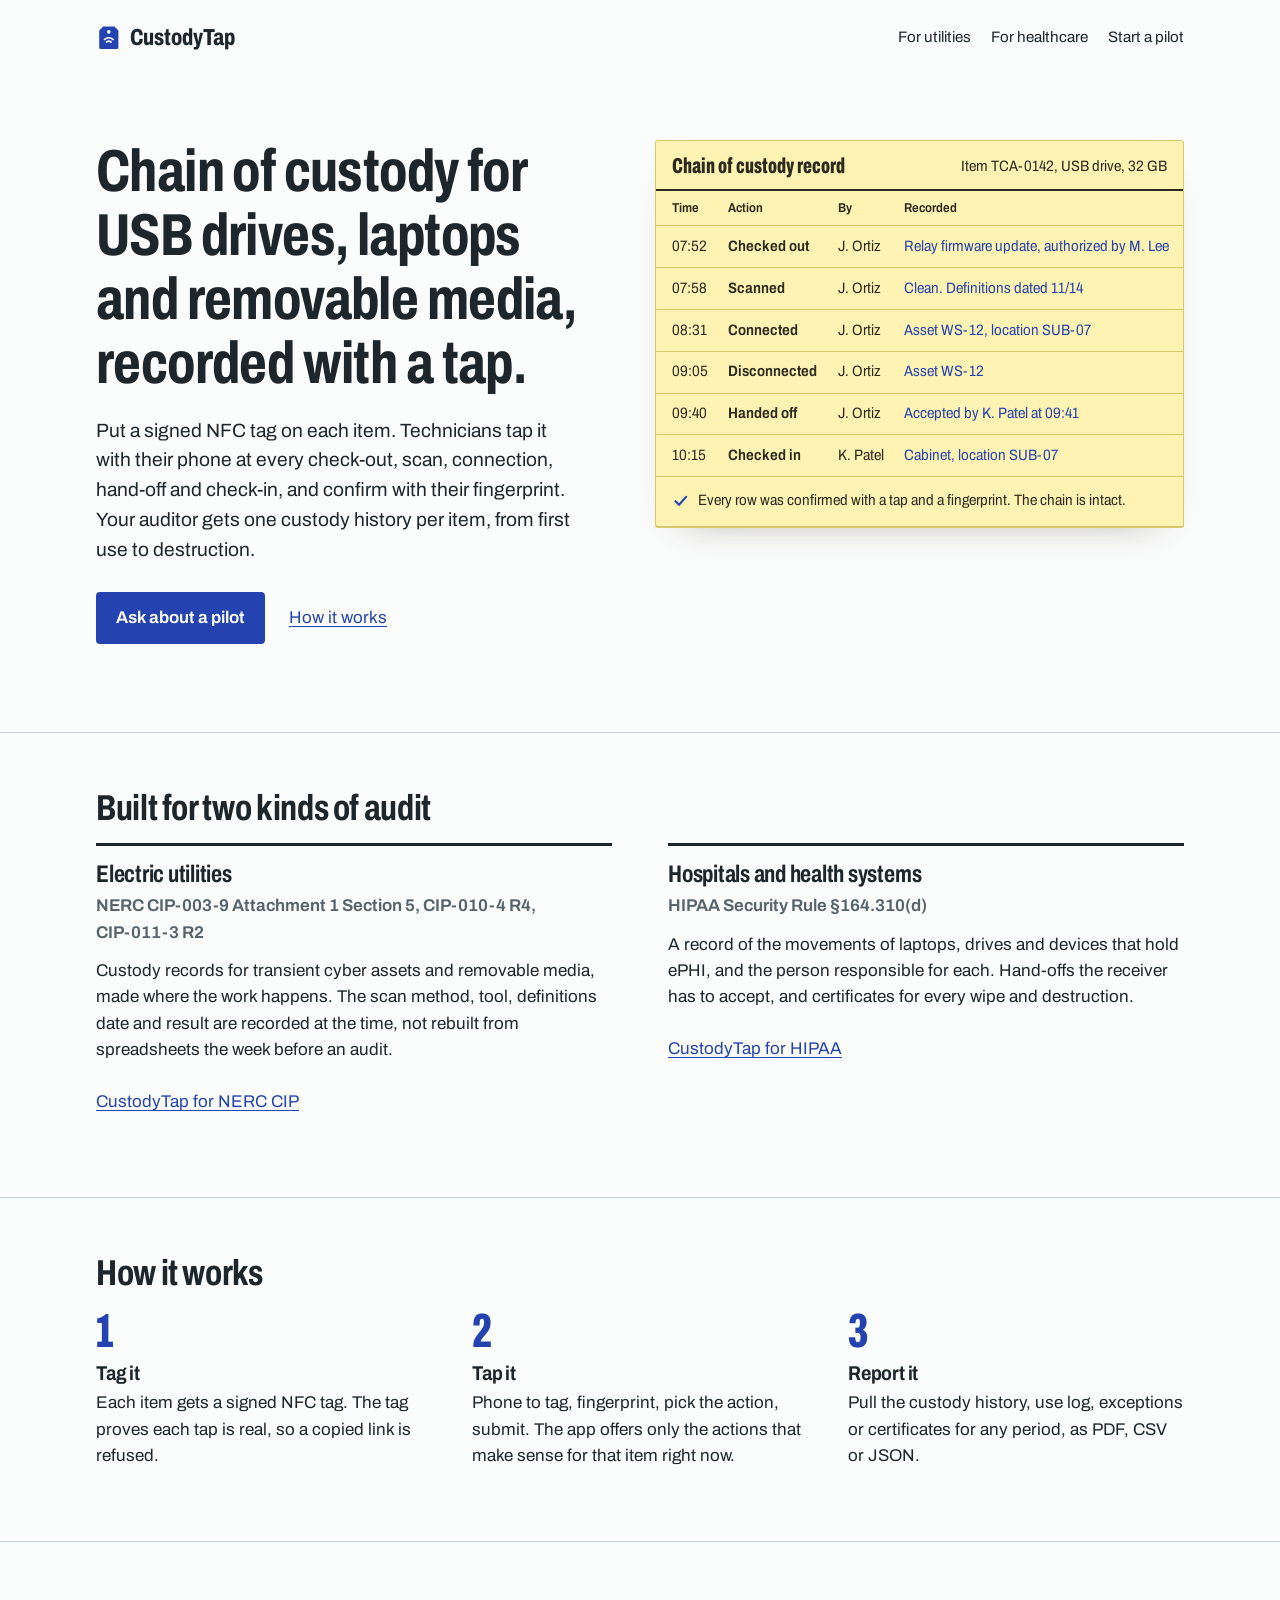
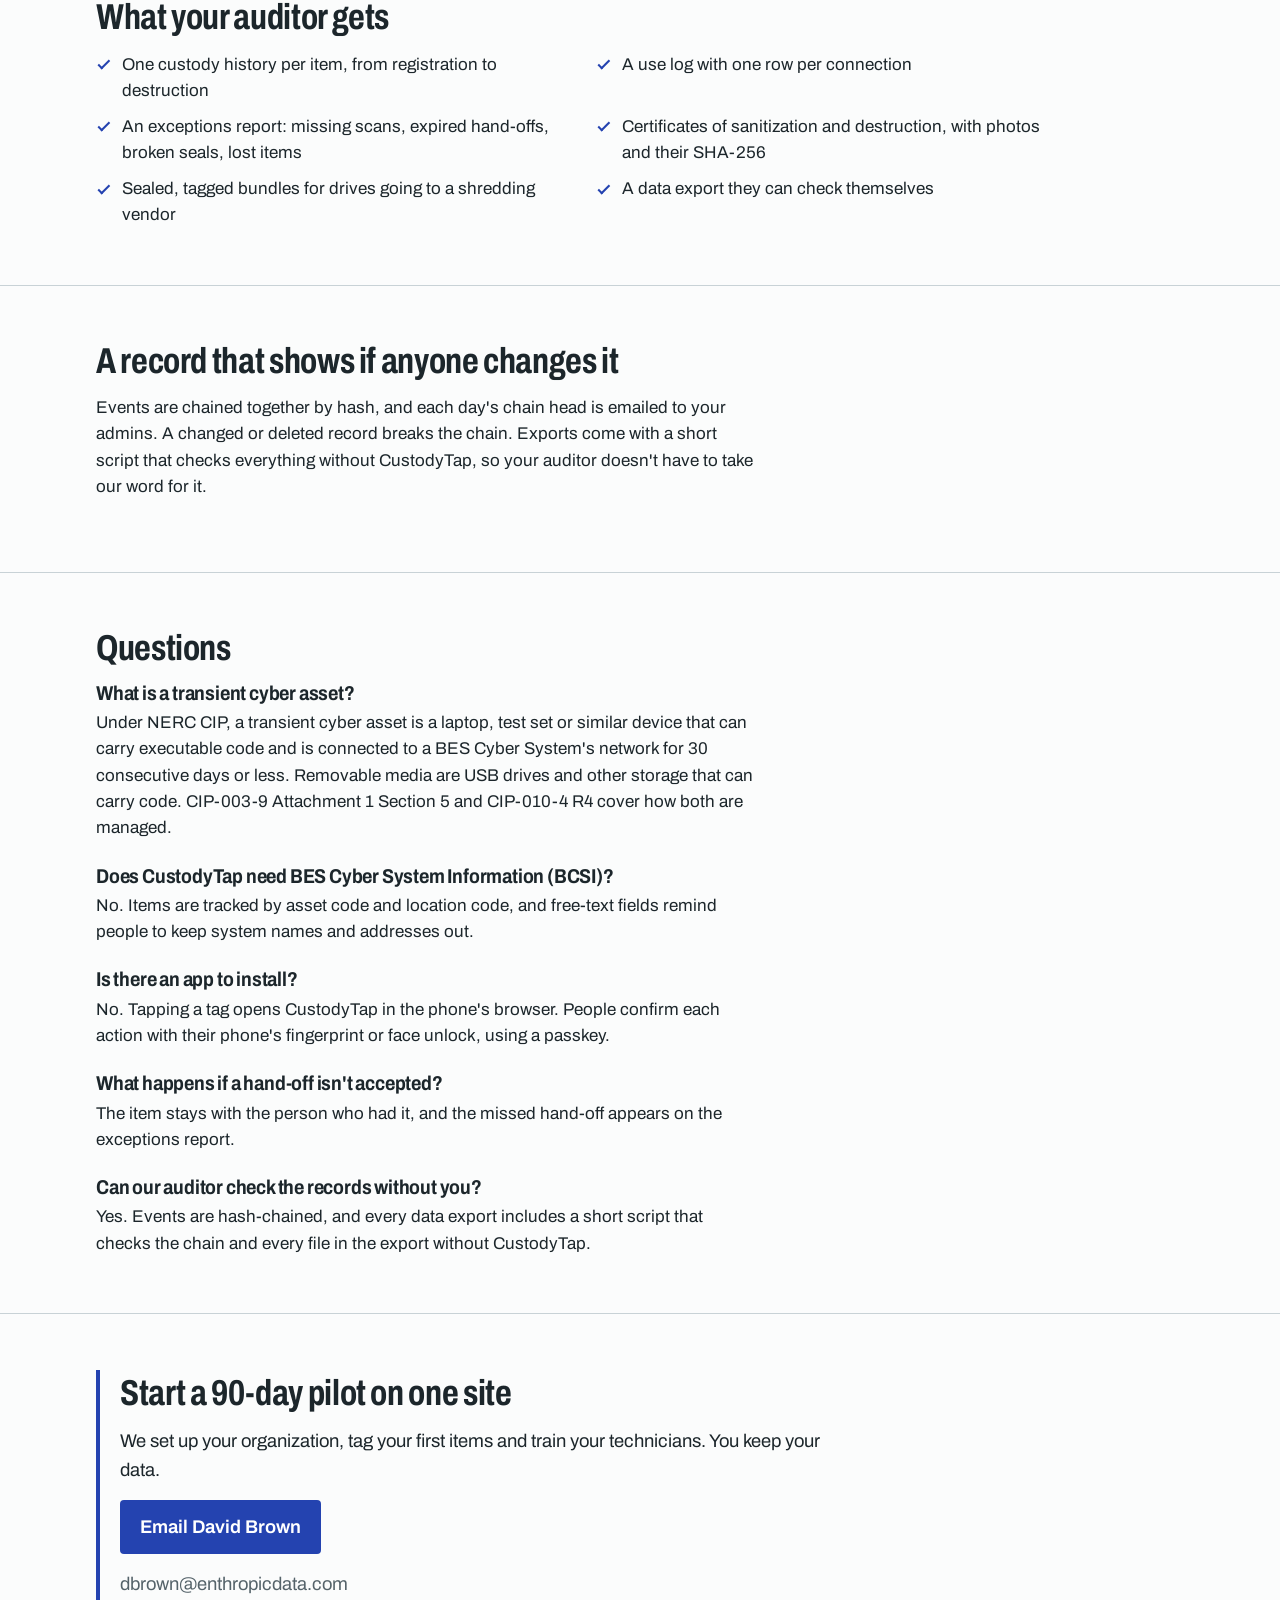
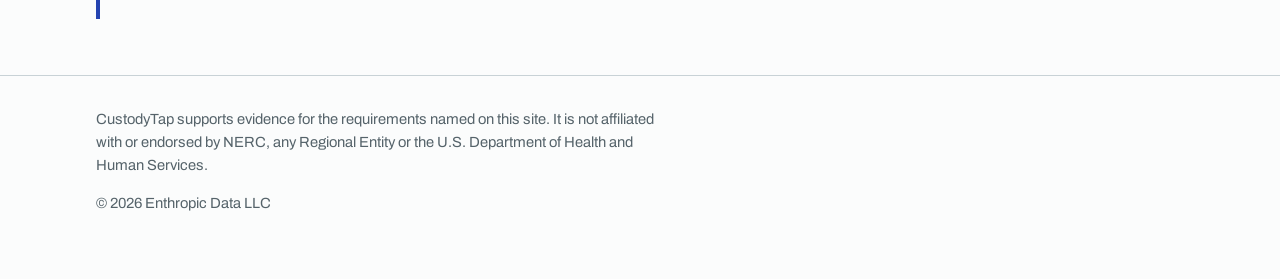
==== index.html @ 15261e56 "CustodyTap teaser site: home, NERC CIP and HIPAA pages Static site for GitHub Pages at custodytap.co" ====
<!doctype html>
<html lang="en">
<head>
<meta charset="utf-8">
<meta name="viewport" content="width=device-width, initial-scale=1">
<title>CustodyTap: chain of custody for removable media, by NFC tap</title>
<meta name="description" content="Tap-to-record chain of custody for USB drives, laptops and transient cyber assets. Supports evidence for NERC CIP-003-9, CIP-010-4 R4 and HIPAA §164.310(d). Pilots open.">
<link rel="canonical" href="https://custodytap.com/">
<meta name="theme-color" content="#fbfcfc" media="(prefers-color-scheme: light)">
<meta name="theme-color" content="#12191c" media="(prefers-color-scheme: dark)">
<meta http-equiv="Content-Security-Policy" content="default-src 'none'; style-src 'self'; font-src 'self'; img-src 'self' data:; base-uri 'none'; form-action 'none'">
<meta name="referrer" content="strict-origin-when-cross-origin">
<meta property="og:type" content="website">
<meta property="og:site_name" content="CustodyTap">
<meta property="og:title" content="CustodyTap: chain of custody for removable media, by NFC tap">
<meta property="og:description" content="Every USB drive, laptop and test set on the record. Supports evidence for NERC CIP-003-9, CIP-010-4 R4 and HIPAA §164.310(d).">
<meta property="og:url" content="https://custodytap.com/">
<meta property="og:image" content="https://custodytap.com/og.png">
<meta property="og:image:width" content="1200">
<meta property="og:image:height" content="630">
<meta name="twitter:card" content="summary_large_image">
<link rel="icon" href="/favicon.svg" type="image/svg+xml">
<link rel="preload" href="/fonts/archivo-latin.woff2" as="font" type="font/woff2" crossorigin>
<link rel="stylesheet" href="/style.css">
<script type="application/ld+json">
{
  "@context": "https://schema.org",
  "@graph": [
    {
      "@type": "Organization",
      "@id": "https://custodytap.com/#org",
      "name": "Enthropic Data LLC",
      "url": "https://enthropicdata.com/",
      "email": "dbrown@enthropicdata.com"
    },
    {
      "@type": "WebSite",
      "@id": "https://custodytap.com/#site",
      "url": "https://custodytap.com/",
      "name": "CustodyTap",
      "publisher": { "@id": "https://custodytap.com/#org" }
    },
    {
      "@type": "SoftwareApplication",
      "name": "CustodyTap",
      "url": "https://custodytap.com/",
      "applicationCategory": "BusinessApplication",
      "operatingSystem": "Web browser on an NFC-capable phone",
      "description": "Tap-to-record chain of custody for USB drives, laptops, test equipment and other removable media and transient cyber assets, using signed NFC tags, with custody history, use log, exceptions and destruction certificate reports.",
      "publisher": { "@id": "https://custodytap.com/#org" }
    },
    {
      "@type": "FAQPage",
      "mainEntity": [
        {
          "@type": "Question",
          "name": "What is a transient cyber asset?",
          "acceptedAnswer": { "@type": "Answer", "text": "Under NERC CIP, a transient cyber asset is a laptop, test set or similar device that can carry executable code and is connected to a BES Cyber System's network for 30 consecutive days or less. Removable media are USB drives and other storage that can carry code. CIP-003-9 Attachment 1 Section 5 and CIP-010-4 R4 cover how both are managed." }
        },
        {
          "@type": "Question",
          "name": "Does CustodyTap need BES Cyber System Information (BCSI)?",
          "acceptedAnswer": { "@type": "Answer", "text": "No. Items are tracked by asset code and location code, and free-text fields remind people to keep system names and addresses out." }
        },
        {
          "@type": "Question",
          "name": "Is there an app to install?",
          "acceptedAnswer": { "@type": "Answer", "text": "No. Tapping a tag opens CustodyTap in the phone's browser. People confirm each action with their phone's fingerprint or face unlock, using a passkey." }
        },
        {
          "@type": "Question",
          "name": "What happens if a hand-off isn't accepted?",
          "acceptedAnswer": { "@type": "Answer", "text": "The item stays with the person who had it, and the missed hand-off appears on the exceptions report." }
        },
        {
          "@type": "Question",
          "name": "Can our auditor check the records without you?",
          "acceptedAnswer": { "@type": "Answer", "text": "Yes. Events are hash-chained, and every data export includes a short script that checks the chain and every file in the export without CustodyTap." }
        }
      ]
    }
  ]
}
</script>
</head>
<body>

<header class="wrap site-head">
  <a class="mark" href="/" aria-label="CustodyTap home">
    <svg viewBox="0 0 32 32" aria-hidden="true"><path class="tag" fill-rule="evenodd" d="M9 2h14l5 5v21a2 2 0 0 1-2 2H6a2 2 0 0 1-2-2V7l5-5zm7 4.2a2.3 2.3 0 1 0 0 4.6 2.3 2.3 0 0 0 0-4.6z"/><path class="arcs" d="M10.6 18.2a7.6 7.6 0 0 1 10.8 0M13.1 21.4a4 4 0 0 1 5.8 0"/></svg>
    CustodyTap
  </a>
  <nav class="site-nav" aria-label="Main">
    <a class="nav-sector" href="/nerc-cip/">For utilities</a>
    <a class="nav-sector" href="/hipaa/">For healthcare</a>
    <a href="#pilot">Start a pilot</a>
  </nav>
</header>

<main>
  <section class="wrap hero" aria-labelledby="hero-title">
    <div>
      <h1 id="hero-title">Chain of custody for USB drives, laptops and removable media, recorded with a tap.</h1>
      <p class="lede">Put a signed NFC tag on each item. Technicians tap it with their phone at every check-out, scan, connection, hand-off and check-in, and confirm with their fingerprint. Your auditor gets one custody history per item, from first use to destruction.</p>
      <div class="actions">
        <a class="button" href="mailto:dbrown@enthropicdata.com?subject=CustodyTap%20pilot">Ask about a pilot</a>
        <a href="#how">How it works</a>
      </div>
    </div>

    <figure class="record" aria-labelledby="record-caption">
      <div class="record-head">
        <span class="record-title">Chain of custody record</span>
        <span class="record-item">Item TCA-0142, USB drive, 32&nbsp;GB</span>
      </div>
      <table>
        <thead>
          <tr><th scope="col">Time</th><th scope="col">Action</th><th scope="col">By</th><th scope="col">Recorded</th></tr>
        </thead>
        <tbody>
          <tr><td>07:52</td><td>Checked out</td><td>J. Ortiz</td><td class="entry">Relay firmware update, authorized by M. Lee</td></tr>
          <tr><td>07:58</td><td>Scanned</td><td>J. Ortiz</td><td class="entry">Clean. Definitions dated 11/14</td></tr>
          <tr><td>08:31</td><td>Connected</td><td>J. Ortiz</td><td class="entry">Asset WS-12, location SUB-07</td></tr>
          <tr><td>09:05</td><td>Disconnected</td><td>J. Ortiz</td><td class="entry">Asset WS-12</td></tr>
          <tr><td>09:40</td><td>Handed off</td><td>J. Ortiz</td><td class="entry">Accepted by K. Patel at 09:41</td></tr>
          <tr><td>10:15</td><td>Checked in</td><td>K. Patel</td><td class="entry">Cabinet, location SUB-07</td></tr>
        </tbody>
      </table>
      <figcaption id="record-caption">
        <svg viewBox="0 0 20 20" aria-hidden="true"><path d="M4 10.5l4 4 8-9" fill="none" stroke="currentColor" stroke-width="2.4" stroke-linecap="round" stroke-linejoin="round"/></svg>
        <span>Every row was confirmed with a tap and a fingerprint. The chain is intact.</span>
      </figcaption>
    </figure>
  </section>

  <section class="section" aria-labelledby="who">
    <div class="wrap">
      <h2 id="who">Built for two kinds of audit</h2>
      <div class="split">
        <div class="sector">
          <h3>Electric utilities</h3>
          <p class="regs"><span class="nw">NERC CIP-003-9</span> <span class="nw">Attachment 1 Section 5</span>, <span class="nw">CIP-010-4 R4</span>, <span class="nw">CIP-011-3 R2</span></p>
          <p>Custody records for transient cyber assets and removable media, made where the work happens. The scan method, tool, definitions date and result are recorded at the time, not rebuilt from spreadsheets the week before an audit.</p>
          <p><a class="more" href="/nerc-cip/">CustodyTap for NERC CIP</a></p>
        </div>
        <div class="sector">
          <h3>Hospitals and health systems</h3>
          <p class="regs">HIPAA Security Rule <span class="nw">§164.310(d)</span></p>
          <p>A record of the movements of laptops, drives and devices that hold ePHI, and the person responsible for each. Hand-offs the receiver has to accept, and certificates for every wipe and destruction.</p>
          <p><a class="more" href="/hipaa/">CustodyTap for HIPAA</a></p>
        </div>
      </div>
    </div>
  </section>

  <section class="section" id="how" aria-labelledby="how-title">
    <div class="wrap">
      <h2 id="how-title">How it works</h2>
      <ol class="steps">
        <li>
          <h3>Tag it</h3>
          <p>Each item gets a signed NFC tag. The tag proves each tap is real, so a copied link is refused.</p>
        </li>
        <li>
          <h3>Tap it</h3>
          <p>Phone to tag, fingerprint, pick the action, submit. The app offers only the actions that make sense for that item right now.</p>
        </li>
        <li>
          <h3>Report it</h3>
          <p>Pull the custody history, use log, exceptions or certificates for any period, as PDF, CSV or JSON.</p>
        </li>
      </ol>
    </div>
  </section>

  <section class="section" aria-labelledby="gets">
    <div class="wrap">
      <h2 id="gets">What your auditor gets</h2>
      <ul class="ticks">
        <li>One custody history per item, from registration to destruction</li>
        <li>A use log with one row per connection</li>
        <li>An exceptions report: missing scans, expired hand-offs, broken seals, lost items</li>
        <li>Certificates of sanitization and destruction, with photos and their <span class="nw">SHA-256</span></li>
        <li>Sealed, tagged bundles for drives going to a shredding vendor</li>
        <li>A data export they can check themselves</li>
      </ul>
    </div>
  </section>

  <section class="section" aria-labelledby="tamper">
    <div class="wrap">
      <h2 id="tamper">A record that shows if anyone changes it</h2>
      <p>Events are chained together by hash, and each day's chain head is emailed to your admins. A changed or deleted record breaks the chain. Exports come with a short script that checks everything without CustodyTap, so your auditor doesn't have to take our word for it.</p>
    </div>
  </section>

  <section class="section" aria-labelledby="faq">
    <div class="wrap">
      <h2 id="faq">Questions</h2>
      <div class="faq">
        <div>
          <h3>What is a transient cyber asset?</h3>
          <p>Under NERC CIP, a transient cyber asset is a laptop, test set or similar device that can carry executable code and is connected to a BES Cyber System's network for 30 consecutive days or less. Removable media are USB drives and other storage that can carry code. <span class="nw">CIP-003-9</span> <span class="nw">Attachment 1 Section 5</span> and <span class="nw">CIP-010-4 R4</span> cover how both are managed.</p>
        </div>
        <div>
          <h3>Does CustodyTap need BES Cyber System Information (BCSI)?</h3>
          <p>No. Items are tracked by asset code and location code, and free-text fields remind people to keep system names and addresses out.</p>
        </div>
        <div>
          <h3>Is there an app to install?</h3>
          <p>No. Tapping a tag opens CustodyTap in the phone's browser. People confirm each action with their phone's fingerprint or face unlock, using a passkey.</p>
        </div>
        <div>
          <h3>What happens if a hand-off isn't accepted?</h3>
          <p>The item stays with the person who had it, and the missed hand-off appears on the exceptions report.</p>
        </div>
        <div>
          <h3>Can our auditor check the records without you?</h3>
          <p>Yes. Events are hash-chained, and every data export includes a short script that checks the chain and every file in the export without CustodyTap.</p>
        </div>
      </div>
    </div>
  </section>

  <section class="section" id="pilot" aria-labelledby="pilot-title">
    <div class="wrap">
      <div class="pilot">
        <h2 id="pilot-title">Start a <span class="nw">90-day</span> pilot on one site</h2>
        <p>We set up your organization, tag your first items and train your technicians. You keep your data.</p>
        <p><a class="button" href="mailto:dbrown@enthropicdata.com?subject=CustodyTap%20pilot">Email David Brown</a></p>
        <p class="small">dbrown@enthropicdata.com</p>
      </div>
    </div>
  </section>
</main>

<footer class="site-foot">
  <div class="wrap">
  <p>CustodyTap supports evidence for the requirements named on this site. It is not affiliated with or endorsed by NERC, any Regional Entity or the U.S. Department of Health and Human Services.</p>
  <p>&copy; 2026 Enthropic Data LLC</p>
  </div>
</footer>

</body>
</html>
---- style.css ----
/* CustodyTap marketing site. One family (Archivo, self-hosted, variable width + weight).
   The custody record in the hero is the one bold element; everything else stays quiet. */

@font-face {
  font-family: "Archivo";
  font-style: normal;
  font-weight: 100 900;
  font-stretch: 62% 125%;
  font-display: swap;
  src: url("/fonts/archivo-latin.woff2") format("woff2");
}

:root {
  --paper: #fbfcfc;
  --ink: #1c262b;
  --muted: #55636a;
  --rule: #c8d2d6;
  --form: #fff3b4;      /* the canary copy of a carbonless custody form */
  --form-rule: #d9c66a;
  --form-ink: #2b2a1d;
  --pen: #2443b0;       /* ballpoint blue: entries, links, the one button */
  --pen-ink: #ffffff;
  --measure: 66ch;
  color-scheme: light;
}

@media (prefers-color-scheme: dark) {
  :root:not([data-theme="light"]) {
    --paper: #12191c;
    --ink: #e6ecee;
    --muted: #9aa9af;
    --rule: #33424a;
    --form: #2f2b14;
    --form-rule: #5c5226;
    --form-ink: #f1e8bf;
    --pen: #9db0ff;
    --pen-ink: #0e1430;
    color-scheme: dark;
  }
}

:root[data-theme="dark"] {
  --paper: #12191c;
  --ink: #e6ecee;
  --muted: #9aa9af;
  --rule: #33424a;
  --form: #2f2b14;
  --form-rule: #5c5226;
  --form-ink: #f1e8bf;
  --pen: #9db0ff;
  --pen-ink: #0e1430;
  color-scheme: dark;
}

*, *::before, *::after { box-sizing: border-box; }

html { -webkit-text-size-adjust: 100%; }

body {
  margin: 0;
  background: var(--paper);
  color: var(--ink);
  font-family: "Archivo", system-ui, -apple-system, "Segoe UI", sans-serif;
  font-size: 1.0625rem;
  line-height: 1.55;
  font-stretch: 100%;
}

a { color: var(--pen); text-underline-offset: 0.18em; }
a:hover { text-decoration-thickness: 2px; }

:focus-visible {
  outline: 3px solid var(--pen);
  outline-offset: 3px;
  border-radius: 2px;
}

.wrap {
  width: 100%;
  max-width: 72rem;
  margin: 0 auto;
  padding: 0 1rem;
}

@media (min-width: 40rem) {
  .wrap { padding: 0 2rem; }
}

/* ── Header ─────────────────────────────────────────────────────────────── */

.site-head {
  display: flex;
  align-items: center;
  justify-content: space-between;
  gap: 1rem;
  padding-top: 1.25rem;
  padding-bottom: 1.25rem;
}

.mark {
  display: inline-flex;
  align-items: center;
  gap: 0.5rem;
  color: var(--ink);
  text-decoration: none;
  font-weight: 760;
  font-stretch: 75%;
  font-size: 1.45rem;
  letter-spacing: -0.005em;
}

.mark svg { width: 1.6rem; height: 1.6rem; flex: none; }
.mark .tag { fill: var(--pen); }
.mark .arcs { fill: none; stroke: var(--paper); stroke-width: 2; stroke-linecap: round; }

.site-nav {
  display: flex;
  flex-wrap: wrap;
  gap: 0.25rem 1.25rem;
  font-size: 0.95rem;
}

.site-nav a { color: var(--ink); text-decoration: none; }
.site-nav a:hover { color: var(--pen); text-decoration: underline; }
.site-nav a[aria-current="page"] { color: var(--pen); }

@media (max-width: 34rem) {
  .site-nav .nav-sector { display: none; }
}

/* ── Type ───────────────────────────────────────────────────────────────── */

h1, h2, h3 {
  font-stretch: 75%;
  line-height: 1.08;
  letter-spacing: -0.01em;
  margin: 0;
}

h1 {
  font-size: clamp(2.15rem, 1.4rem + 3.4vw, 3.7rem);
  font-weight: 720;
  max-width: 18ch;
}

.page h1 { max-width: 24ch; }

h2 {
  font-size: clamp(1.6rem, 1.25rem + 1.4vw, 2.25rem);
  font-weight: 700;
  margin-bottom: 0.9rem;
}

h3 {
  font-size: 1.25rem;
  font-weight: 680;
  font-stretch: 87.5%;
  margin-bottom: 0.35rem;
}

p { margin: 0 0 1rem; max-width: var(--measure); }

.lede {
  font-size: 1.2rem;
  color: var(--ink);
  margin-top: 1.25rem;
  max-width: 44ch;
}

.small { font-size: 0.92rem; color: var(--muted); }

/* ── Hero ───────────────────────────────────────────────────────────────── */

.hero {
  display: grid;
  gap: 2.5rem;
  padding-top: 2.5rem;
  padding-bottom: 4rem;
  align-items: start;
}

@media (min-width: 60rem) {
  .hero {
    grid-template-columns: minmax(0, 1fr) minmax(0, 1.05fr);
    gap: 3.5rem;
    padding-top: 4rem;
    padding-bottom: 5.5rem;
  }
}

.actions {
  display: flex;
  flex-wrap: wrap;
  align-items: center;
  gap: 0.75rem 1.5rem;
  margin-top: 1.75rem;
}

.button {
  display: inline-block;
  background: var(--pen);
  color: var(--pen-ink);
  font-weight: 640;
  text-decoration: none;
  padding: 0.8rem 1.25rem;
  border-radius: 4px;
  min-height: 44px;
}

.button:hover { text-decoration: underline; text-decoration-thickness: 1px; }

/* The custody record: a canary carbonless form, filled in one tap at a time. */
.record {
  margin: 0;
  background: var(--form);
  color: var(--form-ink);
  border: 1px solid var(--form-rule);
  border-radius: 3px;
  font-stretch: 87.5%;
  font-size: 0.94rem;
  box-shadow: 0 1px 0 var(--form-rule), 0 18px 40px -28px rgba(60, 50, 0, 0.45);
}

.record-head {
  display: flex;
  flex-wrap: wrap;
  justify-content: space-between;
  gap: 0.25rem 1rem;
  padding: 0.85rem 1rem 0.7rem;
  border-bottom: 2px solid var(--form-ink);
}

.record-title {
  font-weight: 800;
  font-stretch: 62%;
  font-size: 1.35rem;
  line-height: 1.1;
}

.record-item { align-self: end; }

.record table {
  width: 100%;
  border-collapse: collapse;
}

.record th {
  text-align: left;
  font-weight: 640;
  font-size: 0.8rem;
  padding: 0.5rem 0.6rem 0.35rem;
  border-bottom: 1px solid var(--form-rule);
}

.record td {
  padding: 0.55rem 0.6rem;
  border-bottom: 1px solid var(--form-rule);
  vertical-align: top;
}

.record th:first-child, .record td:first-child { padding-left: 1rem; white-space: nowrap; }
.record td:nth-child(2) { font-weight: 640; white-space: nowrap; }
.record .entry { color: var(--pen); }

.record figcaption {
  display: flex;
  gap: 0.5rem;
  align-items: start;
  padding: 0.75rem 1rem 0.85rem;
}

.record figcaption svg { width: 1.1rem; height: 1.1rem; flex: none; margin-top: 0.15rem; color: var(--pen); }

/* Rows are recorded one after another, the way the taps happen. Once, on load. */
@media (prefers-reduced-motion: no-preference) {
  .record tbody tr {
    animation: recorded 420ms cubic-bezier(0.2, 0.7, 0.2, 1) both;
  }
  .record tbody tr:nth-child(1) { animation-delay: 250ms; }
  .record tbody tr:nth-child(2) { animation-delay: 600ms; }
  .record tbody tr:nth-child(3) { animation-delay: 950ms; }
  .record tbody tr:nth-child(4) { animation-delay: 1300ms; }
  .record tbody tr:nth-child(5) { animation-delay: 1650ms; }
  .record tbody tr:nth-child(6) { animation-delay: 2000ms; }
  .record figcaption { animation: recorded 420ms ease-out 2400ms both; }
}

@keyframes recorded {
  from { opacity: 0; transform: translateY(-4px); }
  to { opacity: 1; transform: none; }
}

/* Narrow screens: each row becomes time | action, with the person and details beneath. */
@media (max-width: 34rem) {
  .record thead { position: absolute; width: 1px; height: 1px; overflow: hidden; clip: rect(0 0 0 0); }
  .record tr {
    display: grid;
    grid-template-columns: auto 1fr;
    column-gap: 0.75rem;
    padding: 0.55rem 1rem;
    border-bottom: 1px solid var(--form-rule);
  }
  .record td { padding: 0; border: 0; }
  .record th:first-child, .record td:first-child { padding-left: 0; }
  .record td:nth-child(3), .record td:nth-child(4) { grid-column: 2; }
  .record td:nth-child(4) { white-space: normal; }
}

/* ── Sections ───────────────────────────────────────────────────────────── */

.section {
  padding-top: 3.5rem;
  padding-bottom: 3.5rem;
  border-top: 1px solid var(--rule);
}

.split {
  display: grid;
  gap: 2.5rem;
}

@media (min-width: 52rem) {
  .split { grid-template-columns: 1fr 1fr; gap: 3.5rem; }
}

.sector {
  border-top: 3px solid var(--ink);
  padding-top: 1rem;
}

.sector h3 { font-size: 1.5rem; font-stretch: 75%; }
.sector .regs { font-weight: 640; color: var(--muted); margin-bottom: 0.75rem; }

.steps {
  list-style: none;
  counter-reset: step;
  margin: 0;
  padding: 0;
  display: grid;
  gap: 1.75rem;
}

@media (min-width: 52rem) {
  .steps { grid-template-columns: repeat(3, 1fr); gap: 2.5rem; }
}

.steps li { counter-increment: step; }

.steps li::before {
  content: counter(step);
  display: block;
  font-weight: 800;
  font-stretch: 62%;
  font-size: 3rem;
  line-height: 1;
  color: var(--pen);
  margin-bottom: 0.5rem;
}

.ticks {
  list-style: none;
  margin: 0;
  padding: 0;
  display: grid;
  gap: 0.6rem 2.5rem;
  max-width: 60rem;
}

@media (min-width: 52rem) {
  .ticks { grid-template-columns: 1fr 1fr; }
}

.ticks li {
  padding-left: 1.6rem;
  position: relative;
}

.ticks li::before {
  content: "";
  position: absolute;
  left: 0.1rem;
  top: 0.5em;
  width: 0.75rem;
  height: 0.4rem;
  border-left: 2px solid var(--pen);
  border-bottom: 2px solid var(--pen);
  transform: rotate(-45deg);
}

.faq { display: grid; gap: 1.5rem; max-width: var(--measure); }
.faq p { margin-bottom: 0; }

.pilot {
  border-left: 4px solid var(--pen);
  padding: 0.25rem 0 0.25rem 1.25rem;
  max-width: 48rem;
}

.pilot p { font-size: 1.15rem; }

/* ── Inner pages ────────────────────────────────────────────────────────── */

.page-head {
  padding-top: 2.5rem;
  padding-bottom: 3rem;
}

@media (min-width: 60rem) {
  .page-head { padding-top: 4rem; }
}

.prose h2 { margin-top: 0; }
.prose h3 { margin-top: 1.75rem; }
.prose ul { padding-left: 1.25rem; max-width: var(--measure); margin: 0 0 1rem; }
.prose li { margin-bottom: 0.35rem; }

/* ── Footer ─────────────────────────────────────────────────────────────── */

.site-foot {
  border-top: 1px solid var(--rule);
  padding-top: 2rem;
  padding-bottom: 3rem;
  color: var(--muted);
  font-size: 0.92rem;
}

.site-foot p { max-width: 70ch; }
.site-foot a { color: var(--muted); }

.nw { white-space: nowrap; }

/* A standalone link gets a 44px-tall hit area without looking like a button. */
.more { display: inline-block; padding: 0.6rem 0; }
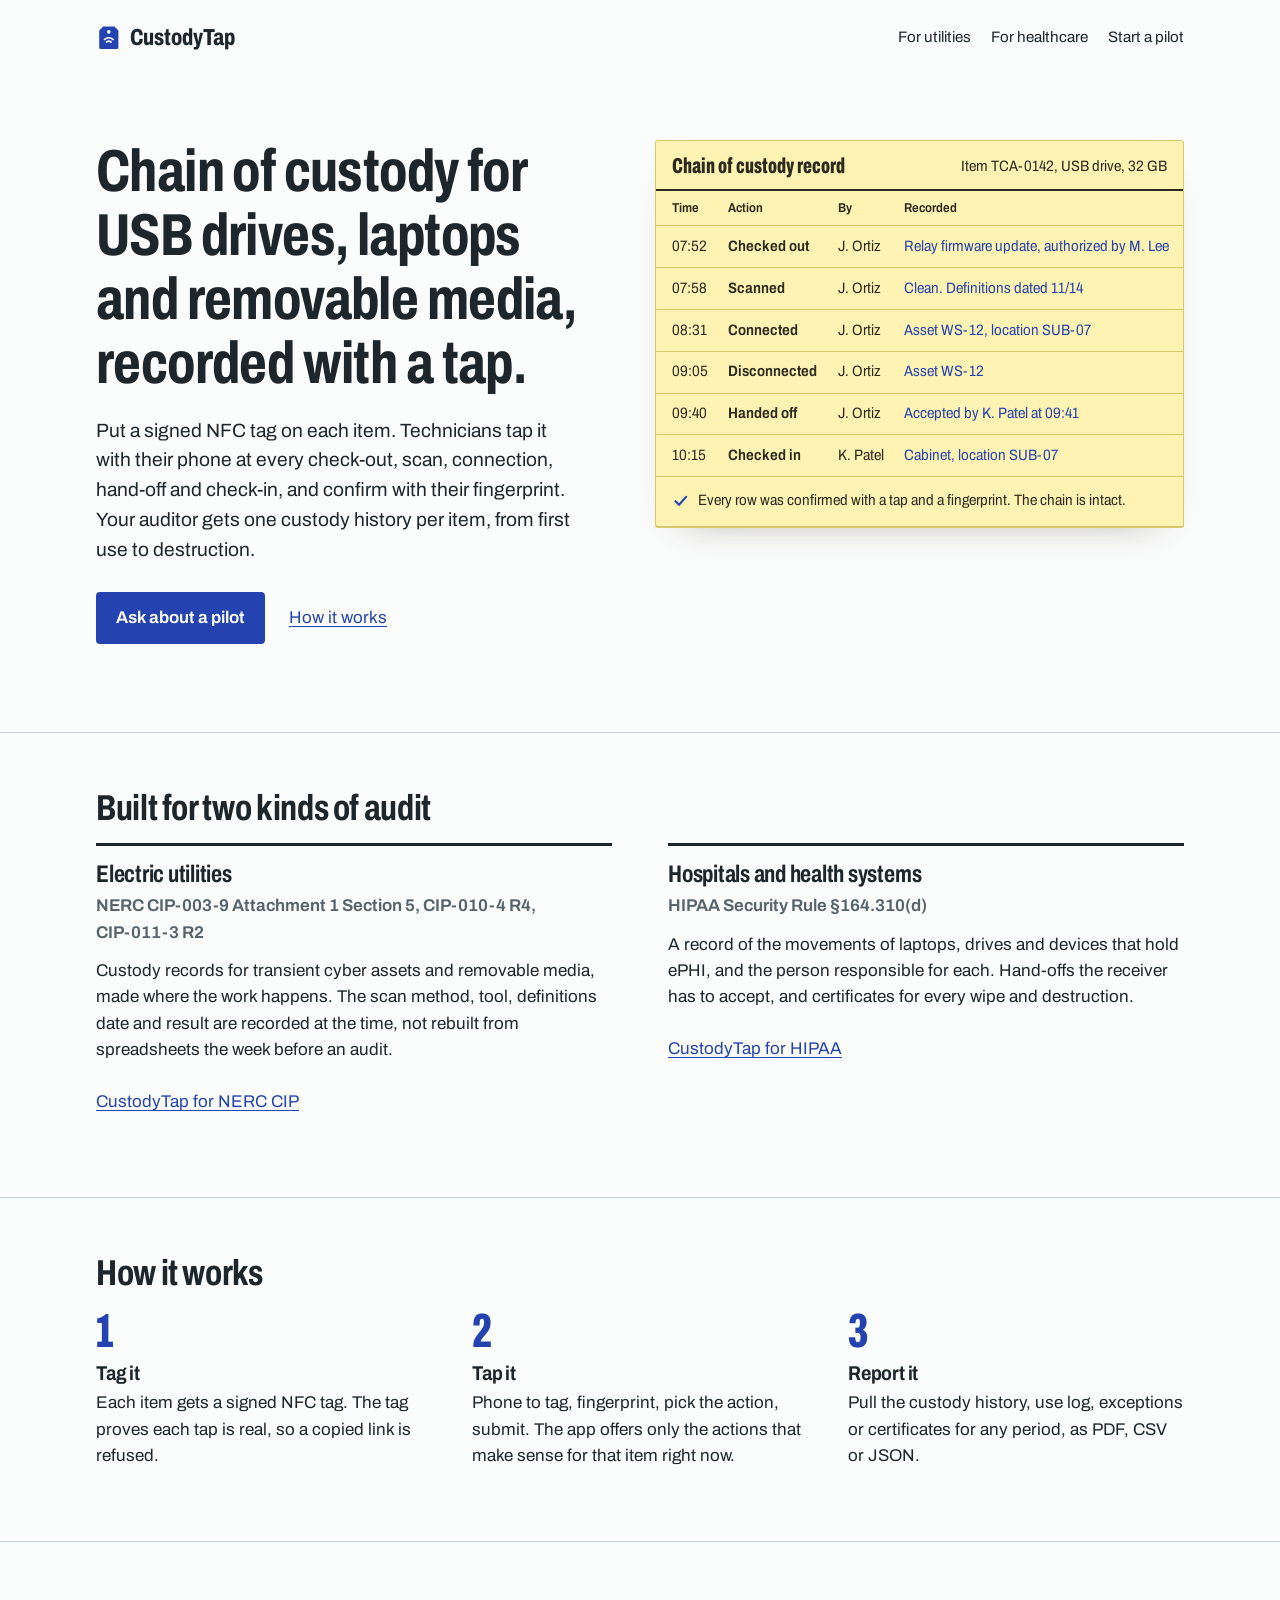
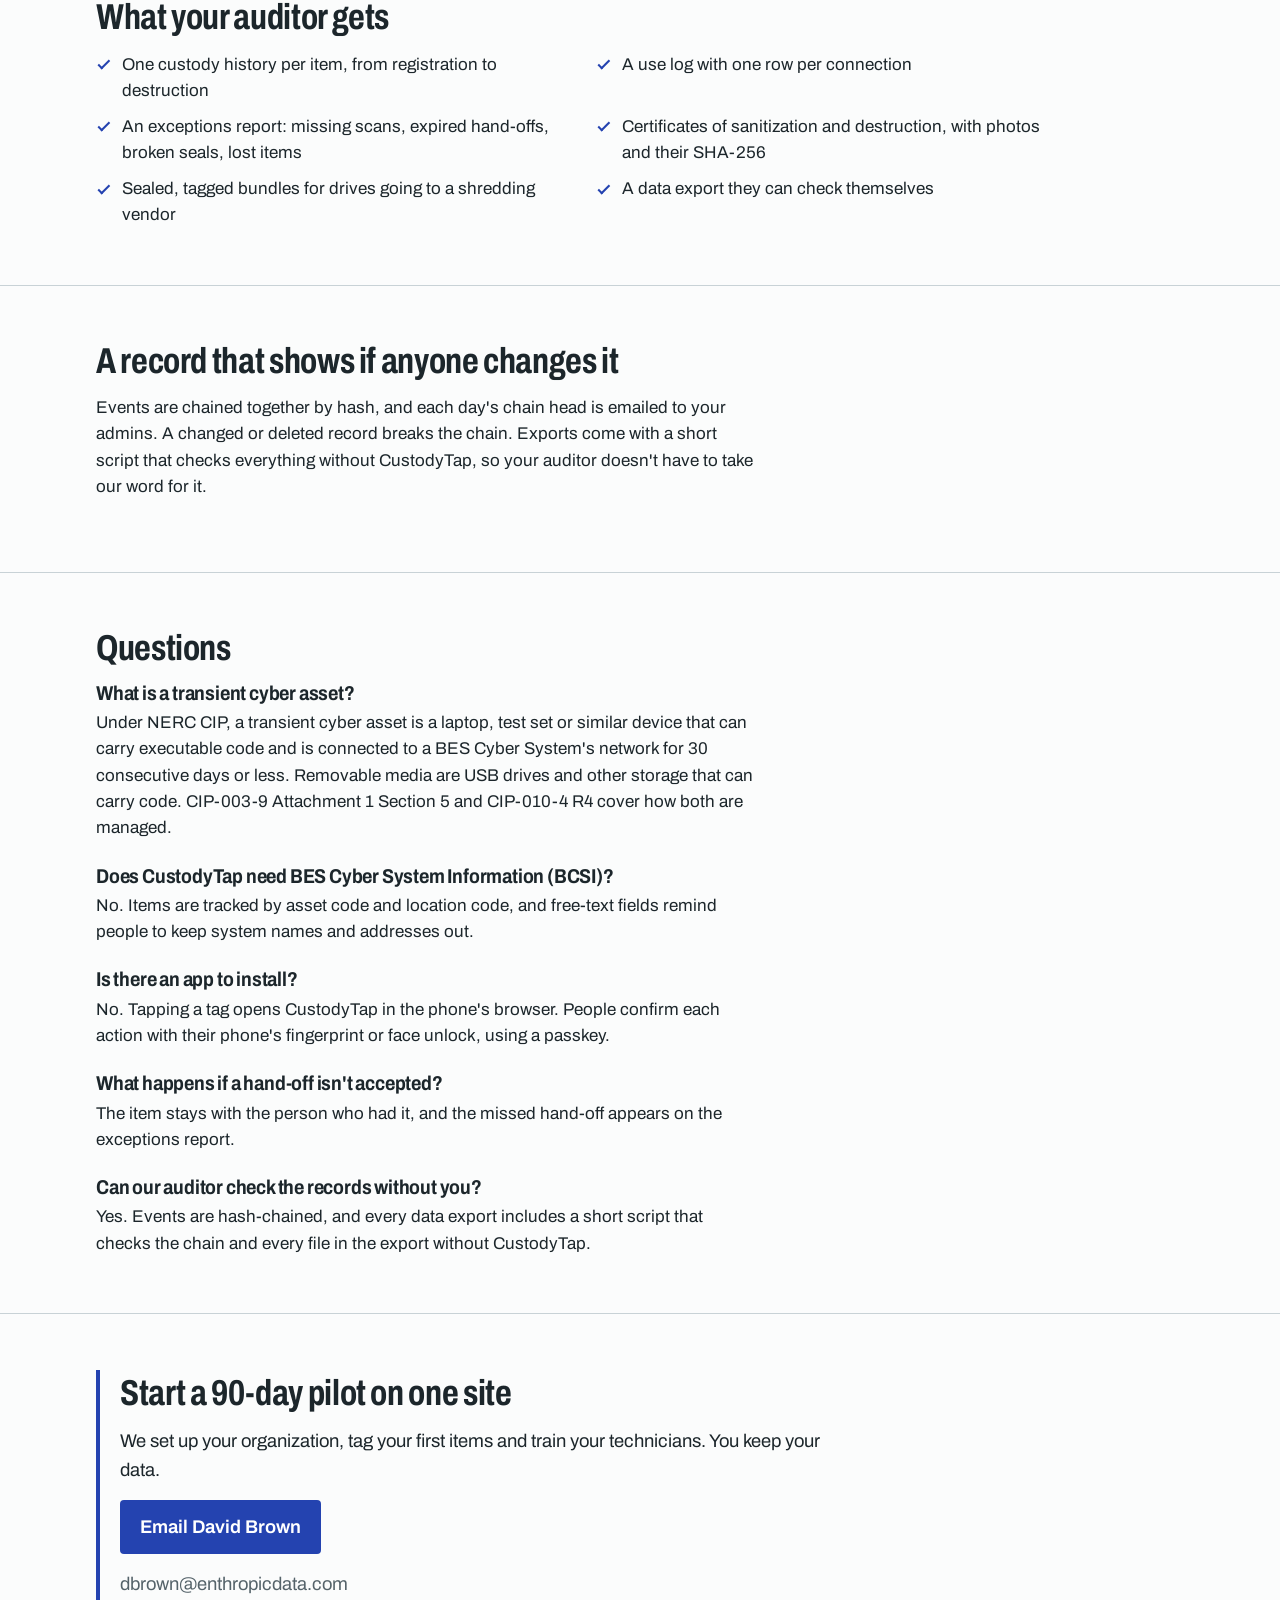
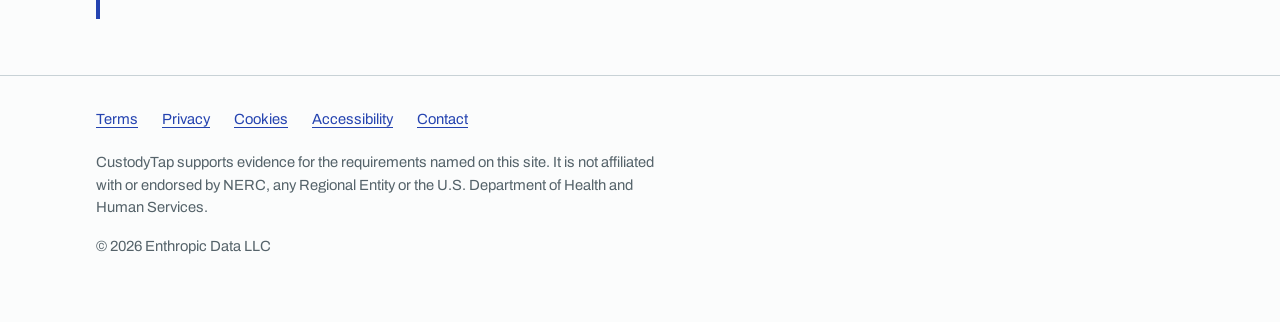
==== commit bc407521: "Add legal/trust pages (privacy, terms, cookies, accessibility) + security.txt Applies SOP-DEV-009 (§" ====
--- a/index.html
+++ b/index.html
@@ -236,6 +236,13 @@
 
 <footer class="site-foot">
   <div class="wrap">
+  <nav class="foot-links" aria-label="Legal">
+    <a href="/terms/">Terms</a>
+    <a href="/privacy/">Privacy</a>
+    <a href="/cookies/">Cookies</a>
+    <a href="/accessibility/">Accessibility</a>
+    <a href="mailto:dbrown@enthropicdata.com">Contact</a>
+  </nav>
   <p>CustodyTap supports evidence for the requirements named on this site. It is not affiliated with or endorsed by NERC, any Regional Entity or the U.S. Department of Health and Human Services.</p>
   <p>&copy; 2026 Enthropic Data LLC</p>
   </div>
--- a/style.css
+++ b/style.css
@@ -20,6 +20,7 @@
   --form-ink: #2b2a1d;
   --pen: #2443b0;       /* ballpoint blue: entries, links, the one button */
   --pen-ink: #ffffff;
+  --bad: #b3261e;
   --measure: 66ch;
   color-scheme: light;
 }
@@ -35,6 +36,7 @@
     --form-ink: #f1e8bf;
     --pen: #9db0ff;
     --pen-ink: #0e1430;
+    --bad: #ff9a8f;
     color-scheme: dark;
   }
 }
@@ -49,6 +51,7 @@
   --form-ink: #f1e8bf;
   --pen: #9db0ff;
   --pen-ink: #0e1430;
+  --bad: #ff9a8f;
   color-scheme: dark;
 }
 
@@ -414,6 +417,113 @@
 .prose ul { padding-left: 1.25rem; max-width: var(--measure); margin: 0 0 1rem; }
 .prose li { margin-bottom: 0.35rem; }
 
+/* ── Estimate (hipaa/estimate) ─────────────────────────────────────────── */
+
+[hidden] { display: none !important; }
+
+.est {
+  display: grid;
+  grid-template-columns: minmax(0, 1fr);
+  gap: 3rem;
+  align-items: start;
+}
+
+@media (min-width: 60rem) {
+  .est { grid-template-columns: minmax(0, 0.9fr) minmax(0, 1.1fr); gap: 3.5rem; }
+  .est-out { position: sticky; top: 1.25rem; }
+}
+
+.est-h { font-size: 1.5rem; font-stretch: 75%; margin-bottom: 1.25rem; }
+.est-h3 { font-size: 1.1rem; margin: 1.75rem 0 0.5rem; }
+
+.est-form { max-width: 36rem; }
+.est-form .field { margin: 0 0 1.75rem; padding: 0; border: 0; min-width: 0; }
+.field > label, .field > legend { display: block; font-weight: 640; padding: 0; margin-bottom: 0.2rem; }
+.opt { font-weight: 400; color: var(--muted); }
+.hint { font-size: 0.92rem; color: var(--muted); margin: 0 0 0.5rem; }
+
+.num {
+  font: inherit;
+  font-size: 1.0625rem;
+  font-variant-numeric: tabular-nums;
+  width: 9rem;
+  min-height: 44px;
+  padding: 0.45rem 0.65rem;
+  color: var(--ink);
+  background: var(--paper);
+  border: 1px solid var(--muted);
+  border-radius: 4px;
+}
+
+.num[aria-invalid="true"] { border: 2px solid var(--bad); }
+.err { color: var(--bad); font-size: 0.92rem; font-weight: 600; margin: 0.4rem 0 0; }
+.err::before { content: "! "; font-weight: 800; }
+
+.choices { display: grid; gap: 0.1rem; }
+.choice { display: flex; align-items: center; gap: 0.65rem; min-height: 44px; cursor: pointer; }
+.choice input { flex: none; width: 1.2rem; height: 1.2rem; margin: 0; accent-color: var(--pen); }
+
+.est-more { border-top: 1px solid var(--rule); padding-top: 0.25rem; }
+.est-more summary {
+  display: flex;
+  align-items: center;
+  min-height: 44px;
+  cursor: pointer;
+  color: var(--pen);
+  font-weight: 600;
+  list-style-position: inside;
+}
+.est-more[open] summary { margin-bottom: 1rem; }
+
+.est-out {
+  border: 1px solid var(--rule);
+  border-top: 3px solid var(--pen);
+  border-radius: 3px;
+  padding: 1.25rem 1rem 0.75rem;
+}
+
+@media (min-width: 40rem) { .est-out { padding: 1.5rem 1.5rem 1rem; } }
+@media (max-width: 26rem) {
+  .est-out { padding-left: 0.75rem; padding-right: 0.75rem; }
+  .est-table { font-size: 0.9rem; }
+  .est-table th, .est-table td { padding-left: 0.5rem; }
+  .est-table thead th { font-stretch: 75%; }
+}
+
+.est-out .est-h { margin-bottom: 0.75rem; }
+.est-big {
+  font-weight: 760;
+  font-stretch: 75%;
+  font-size: clamp(2.3rem, 1.7rem + 2.4vw, 3.3rem);
+  line-height: 1;
+  color: var(--pen);
+  font-variant-numeric: tabular-nums;
+  margin: 0 0 0.4rem;
+}
+.est-sub { font-size: 1.1rem; margin-bottom: 0.5rem; }
+.est-status { font-weight: 640; border-left: 3px solid var(--bad); padding-left: 0.75rem; }
+.stale .est-live, .stale #o-range, .stale #o-hours, .stale .est-table, .stale .est-risk { opacity: 0.4; }
+
+.est-table {
+  width: 100%;
+  border-collapse: collapse;
+  font-variant-numeric: tabular-nums;
+  font-size: 0.95rem;
+  margin: 1.25rem 0 0.75rem;
+}
+.est-table caption { text-align: left; font-weight: 640; padding-bottom: 0.4rem; }
+.est-table th, .est-table td { padding: 0.45rem 0 0.45rem 0.75rem; border-bottom: 1px solid var(--rule); text-align: right; }
+.est-table th[scope="row"] { text-align: left; font-weight: 400; padding-left: 0; }
+.est-table thead th { font-weight: 640; vertical-align: bottom; }
+.est-table tfoot th, .est-table tfoot td { font-weight: 700; border-bottom: 0; }
+.fn { font-weight: 400; }
+
+.est-risk { display: grid; grid-template-columns: 1fr 1fr; gap: 1rem; }
+.est-risk p { margin: 0; }
+.est-risk-label { display: block; font-size: 0.92rem; color: var(--muted); }
+.est-risk-num { display: block; font-weight: 720; font-stretch: 75%; font-size: 2rem; line-height: 1.1; font-variant-numeric: tabular-nums; }
+.est-risk + .small { margin-top: 0.75rem; }
+
 /* ── Footer ─────────────────────────────────────────────────────────────── */
 
 .site-foot {
@@ -427,6 +537,14 @@
 .site-foot p { max-width: 70ch; }
 .site-foot a { color: var(--muted); }
 
+.foot-links {
+  display: flex;
+  flex-wrap: wrap;
+  gap: 0.5rem 1.5rem;
+  margin: 0 0 1.25rem;
+}
+.foot-links a { color: var(--pen); }
+
 .nw { white-space: nowrap; }
 
 /* A standalone link gets a 44px-tall hit area without looking like a button. */
